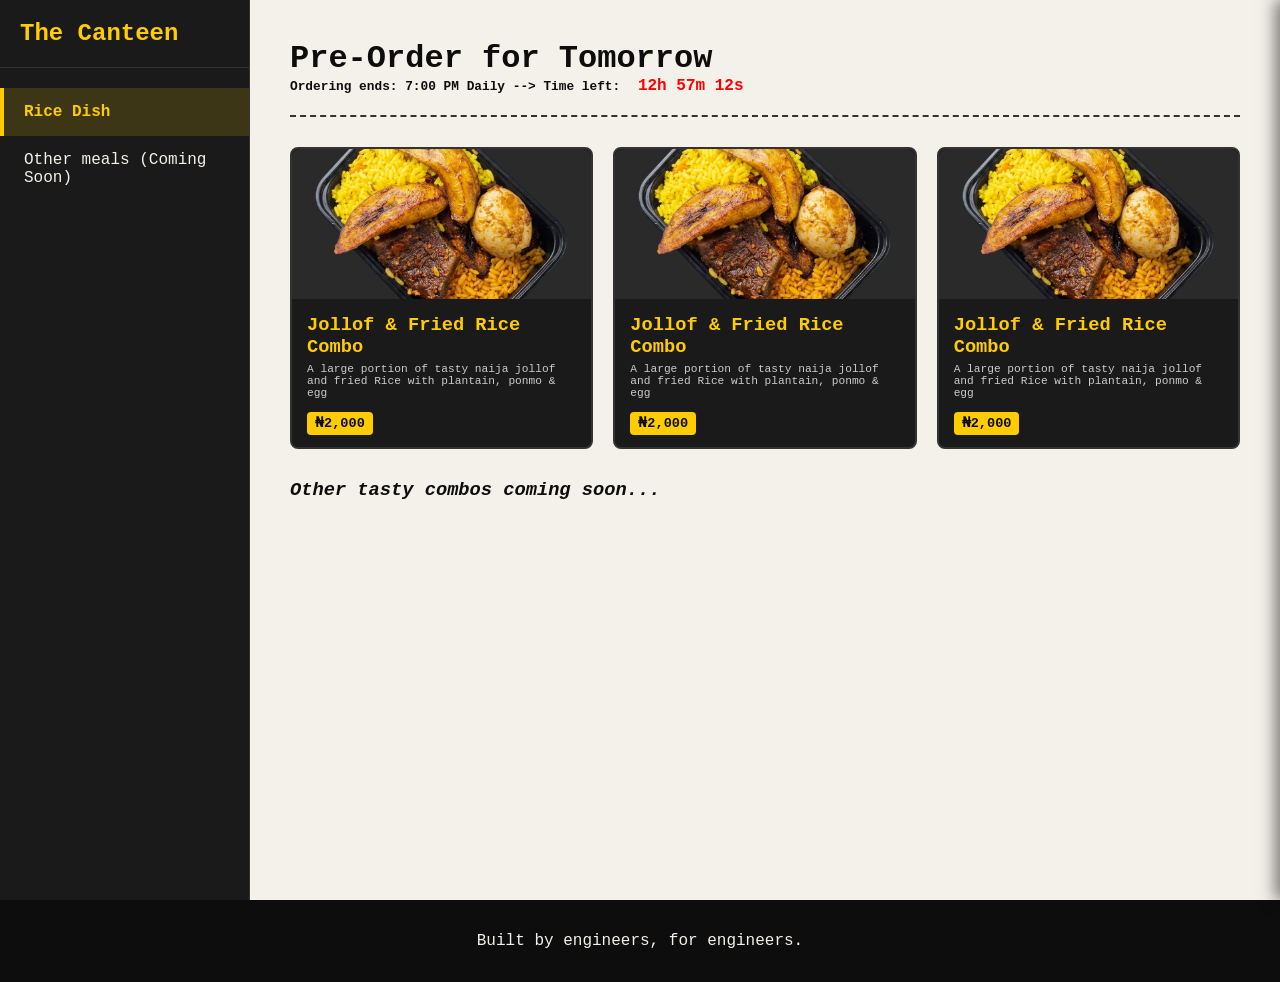
==== assets/order.html @ 78949780 "initialized repo" ====
<!DOCTYPE html>
<html lang="en">
<head>
    <meta charset="UTF-8">
    <meta name="viewport" content="width=device-width, initial-scale=1.0">
    <title>Campus Canteen Pre-Order</title>
    <link rel="stylesheet" href="css/style.css">
</head>
<body>
    <div class="page-wrapper">

        <div class="app-container">
            <nav class="sidebar">
                <div class="brand">
                    <a href="index.html"><h2>The Canteen</h2></a>
                </div>
                <ul class="tab-list">
                    <li class="tab active" data-target="rice-menu">Rice Dish</li>
                    <li class="tab" data-target="coming-soon">Other meals (Coming Soon)</li>
                </ul>
            </nav>

            <main class="content">
                <header>
                    <h1>Pre-Order for Tomorrow</h1>
                    <div class="countdown-container" style="font-weight: bold; font-size: 0.8rem; color: var(--black);">
                        <span>Ordering ends: 7:00 PM Daily --> Time left: </span>
                        <span id="countdown-timer" style="color: red; padding: 5px 10px; border-radius: 4px; font-family: monospace; font-size: 1rem;">--h --m --s</span>
                    </div>
                    
                </header>

                <section id="rice-menu" class="menu-category active-category">
    <div class="food-grid">
        
        <div class="food-card" onclick="openPanel('The Classic Combo', 'Jollof, Fried Rice, Plantain, Ponmo & Egg', 2000)">
            <div class="food-image placeholder-img">
                <img src="img/meal_rice.png" alt="Rice Combo" style="width:100%; height:100%; object-fit:cover; border-radius: 8px 8px 0 0;">
            </div>
            <div class="food-info">
                <h3>Jollof & Fried Rice Combo</h3>
                <p>A large portion of tasty naija jollof and fried Rice with plantain, ponmo & egg</p>
                <span class="price-tag">₦2,000</span>
            </div>
        </div>

        <div class="food-card" onclick="openPanel('The Classic Combo', 'Jollof, Fried Rice, Plantain, Ponmo & Egg', 2000)">
            <div class="food-image placeholder-img">
                <img src="img/meal_rice.png" alt="Rice Combo" style="width:100%; height:100%; object-fit:cover; border-radius: 8px 8px 0 0;">
            </div>
            <div class="food-info">
                <h3>Jollof & Fried Rice Combo</h3>
                <p>A large portion of tasty naija jollof and fried Rice with plantain, ponmo & egg</p>
                <span class="price-tag">₦2,000</span>
            </div>
        </div>

        <div class="food-card" onclick="openPanel('The Classic Combo', 'Jollof, Fried Rice, Plantain, Ponmo & Egg', 2000)">
            <div class="food-image placeholder-img">
                <img src="img/meal_rice.png" alt="Rice Combo" style="width:100%; height:100%; object-fit:cover; border-radius: 8px 8px 0 0;">
            </div>
            <div class="food-info">
                <h3>Jollof & Fried Rice Combo</h3>
                <p>A large portion of tasty naija jollof and fried Rice with plantain, ponmo & egg</p>
                <span class="price-tag">₦2,000</span>
            </div>
        </div>

    </div> <h3 style="margin-top: 30px;"><em>Other tasty combos coming soon...</em></h3>
</section>

                <section id="coming-soon" class="menu-category">
                    <p style="color: #888;"><em>More varieties coming soon...</em></p>
                </section>
            </main>

            <div id="slidePanel" class="slide-panel">
                <button class="close-btn" onclick="closePanel()">✕</button>
                <div class="panel-content">
                    <h2>Complete Order</h2>
                    <div class="selected-item-display">
                        <h3 id="selectedItemName">Item Name</h3>
                        <p id="selectedItemDesc">Description</p>
                    </div>

                    <form id="orderForm">
                        <div class="form-group">
                            <label for="customerName">Full Name</label>
                            <input type="text" id="customerName" required placeholder="Enter full name">
                        </div>

                        <div class="form-group">
                            <label for="phone">Phone Number</label>
                            <input type="tel" id="phone" required placeholder="080...">
                        </div>

                        <div class="form-group">
                            <label for="floorNumber">Delivery Floor</label>
                            <select id="floorNumber" required>
                                <option value="" disabled selected>Select your floor</option>
                                <option value="1">Floor 1</option>
                                <option value="2">Floor 2</option>
                            </select>
                        </div>

                        <div class="form-group addons-section">
                            <label>Add-ons (Optional)</label>
                            <label class="checkbox-label">
                                <input type="checkbox" name="addon" value="Extra Protein (egg)" data-price="400"> 
                                Extra Protein (egg) (+₦400)
                            </label>
                            <label class="checkbox-label">
                                <input type="checkbox" name="addon" value="Extra Plantain" data-price="300"> 
                                Extra Plantain (+₦300)
                            </label>
                            <label class="checkbox-label">
                                <input type="checkbox" name="addon" value="Moi-Moi" data-price="500"> 
                                Moi-Moi (+₦500)
                            </label>
                        </div>

                        <div class="form-group">
                            <label for="plates">Number of Plates</label>
                            <input type="number" id="plates" min="1" max="10" value="1" required>
                        </div>

                        <div class="payment-instructions">
                            <div class="total-row">
                                <span>Total to Pay:</span>
                                <span id="displayTotal">₦2,000</span>
                            </div>
                            <hr style="border: 0; border-top: 1px dashed var(--yellow); margin: 10px 0;">
                            <p style="font-size: 0.9em; line-height: 1.4;">
                                Bank: <strong>Moniepoint MFB</strong><br>
                                Account: <strong>8124940975</strong><br>
                                Name: <strong>Bolaji Adigun Jimoh</strong>
                            </p>
                            <small style="display: block; margin-top: 8px; color: #ccc;">* Please transfer exact total before submitting. We verify all payments.</small>
                        </div>

                        <button type="submit" class="submit-btn">Confirm & Submit Order</button>
                    </form>
                </div>
            </div>
            
            <div id="panelOverlay" class="overlay" onclick="closePanel()"></div>
        </div>
    </div>

    <footer class="home-footer">
        <p>Built by engineers, for engineers.</p>
    </footer>

<script src="app.js"></script>
</body>
</html>
---- assets/css/style.css ----
:root {
    --black: #0d0d0d;
    --dark-grey: #1a1a1a;
    --cream: #f4f1ea;
    --yellow: #ffcc00;
    --yellow-hover: #e6b800;
    --border-color: #333333;
}

* { box-sizing: border-box; margin: 0; padding: 0; }

body {
    background-color: var(--cream); color: var(--cream);
    font-family: 'Courier New', Courier, monospace;
    /* display: flex; min-height: 100vh; */
}

.page-wrapper{
    display:flex;
    flex-direction:column;
    min-height:100vh;
}

.app-container { display: flex; flex: 1; width: 100%; }

.sidebar {
    width: 250px; background-color: var(--dark-grey);
    border-right: 1px solid var(--border-color);
    padding: 20px 0; display: flex; flex-direction: column;
}

.brand {
    padding: 0 20px 20px; border-bottom: 1px solid var(--border-color);
    margin-bottom: 20px; color: var(--yellow);
}

.brand a {
    color: var(--yellow);
    text-decoration: none;
}

.brand a:hover {
    color: var(--yellow-hover);
}

.tab-list { list-style: none; }

.tab {
    padding: 15px 20px; cursor: pointer; transition: background 0.2s, color 0.2s;
    color: var(--cream); border-left: 4px solid transparent;
}
.tab:hover { background-color: rgba(255, 204, 0, 0.1); }
.tab.active {
    background-color: rgba(255, 204, 0, 0.15); border-left: 4px solid var(--yellow);
    color: var(--yellow); font-weight: bold;
}

.content { flex: 1; padding: 40px; overflow-y: auto; color: var(--black)}

header {
    border-bottom: 2px dashed var(--border-color);
    padding-bottom: 20px; margin-bottom: 30px;
}
header p { color: var(--yellow); margin-top: 5px; font-weight: bold; }

.menu-category { display: none; }
.menu-category.active-category { display: block; }

.food-grid {
    display: grid; grid-template-columns: repeat(auto-fill, minmax(280px, 1fr)); gap: 20px;
}

.food-card {
    background-color: var(--dark-grey); border: 2px solid var(--border-color);
    border-radius: 8px; cursor: pointer; transition: transform 0.2s, border-color 0.2s;
}
.food-card:hover { transform: translateY(-5px); border-color: var(--yellow); }

.food-image { height: 150px; background-color: #2a2a2a; border-radius: 8px 8px 0 0; }
.food-info { padding: 15px; position: relative; }
.food-info h3 { color: var(--yellow); margin-bottom: 5px; }
.food-info p { font-size: 0.7em; color: #cccccc; margin-bottom: 15px;}
.price-tag { 
    background: var(--yellow); color: var(--black); 
    padding: 4px 8px; border-radius: 4px; font-size: 0.85em; font-weight: bold;
}

/* Slide Panel */
.slide-panel {
    position: fixed; top: 0; right: -400px; width: 400px; height: 100vh;
    background-color: var(--dark-grey); box-shadow: -5px 0 15px rgba(0,0,0,0.5);
    transition: right 0.3s ease; z-index: 1000; overflow-y: auto;
}
.slide-panel.open { right: 0; }

.close-btn {
    background: transparent; border: none; color: var(--cream);
    font-size: 24px; cursor: pointer; position: absolute; top: 15px; right: 20px;
}
.close-btn:hover { color: var(--yellow); }

.panel-content { padding: 40px 30px; }
.selected-item-display {
    background-color: var(--black); padding: 15px;
    border-left: 4px solid var(--yellow); margin-bottom: 25px; margin-top: 10px;
}
.selected-item-display h3 { color: var(--yellow); }

/* Form Elements & Addons */
.form-group { margin-bottom: 20px; }
label { display: block; margin-bottom: 8px; color: var(--cream); }

input[type="text"], input[type="tel"], input[type="number"], select {
    width: 100%; padding: 12px; background-color: var(--black);
    border: 1px solid var(--border-color); color: var(--cream);
    border-radius: 4px; font-family: inherit;
}
input:focus, select:focus { outline: none; border-color: var(--yellow); }

/* Addons Checkbox Styling */
.addons-section {
    background: var(--black); padding: 15px; border-radius: 4px; border: 1px solid var(--border-color);
}
.checkbox-label {
    display: flex; align-items: center; cursor: pointer; margin-bottom: 10px; font-size: 0.9em; color: #ddd;
}
.checkbox-label input[type="checkbox"] {
    width: auto; margin-right: 10px; accent-color: var(--yellow); transform: scale(1.2); cursor: pointer;
}

/* Payment Box & Total */
.payment-instructions {
    background-color: rgba(255, 204, 0, 0.1); border: 1px dashed var(--yellow);
    padding: 15px; margin-bottom: 20px; border-radius: 4px;
}
.total-row {
    display: flex; justify-content: space-between; align-items: center;
    font-size: 1.2em; font-weight: bold; color: var(--yellow);
}

.submit-btn {
    width: 100%; padding: 15px; background-color: var(--yellow);
    color: var(--black); border: none; border-radius: 4px; font-size: 1.1em;
    font-weight: bold; cursor: pointer; transition: background 0.3s; font-family: inherit;
}
.submit-btn:hover:not(:disabled) { background-color: var(--yellow-hover); }
.submit-btn:disabled { background-color: #555; color: #888; cursor: not-allowed; }

.overlay {
    display: none; position: fixed; top: 0; left: 0; width: 100vw; height: 100vh;
    background: rgba(0,0,0,0.6); z-index: 999;
}
.overlay.active { display: block; }

/* --- Mobile Responsiveness --- */
@media (max-width: 768px) {
    /* Stack the sidebar and the main content vertically */
    .app-container {
        flex-direction: column; 
    }
    
    /* Make the sidebar take up the full width instead of just 250px */
    .sidebar {
        width: 100%;
        border-right: none;
        border-bottom: 1px solid var(--border-color);
        padding: 15px 20px;
    }

    /* Make the tabs display in a row on mobile so they don't take up too much vertical space */
    .tab-list {
        display: flex;
        gap: 10px;
        overflow-x: auto; /* Allows scrolling if you add many tabs later */
    }

    .tab {
        border-left: none;
        border-bottom: 4px solid transparent;
        white-space: nowrap;
    }

    .tab.active {
        border-left: none;
        border-bottom: 4px solid var(--yellow);
    }

    /* Reduce padding on the main content area for small screens */
    .content {
        padding: 20px;
    }

    /* Make the slide-out panel fill the screen on mobile */
    .slide-panel {
        width: 100%;
        right: -100%;
    }
    
    /* Slight adjustment to the grid so cards fit perfectly on very small phones */
    .food-grid {
        grid-template-columns: repeat(auto-fill, minmax(240px, 1fr));
    }
}


/* Index CSS Design */
/* =========================================
   HOMEPAGE SPECIFIC STYLING 
   ========================================= */

.home-body {
    background-color: var(--cream);
    color: var(--black);
    display: flex;
    flex-direction: column;
    min-height: 100vh;
}

/* Navbar */
.home-nav {
    display: flex;
    justify-content: space-between;
    align-items: center;
    padding: 1.5rem 5%;
    max-width: 1400px;
    margin: 0 auto;
    width: 100%;
}

.home-nav .brand h2 {
    color: var(--black);
    font-size: 1.5rem;
    font-weight: 800;
    letter-spacing: -0.5px;
}

/* Global Button Styles for Homepage */
.primary-btn {
    background-color: var(--yellow);
    color: var(--black);
    text-decoration: none;
    font-weight: bold;
    border-radius: 8px;
    transition: all 0.2s ease;
    border: none;
    display: inline-block;
    text-align: center;
}

.primary-btn:hover {
    transform: translateY(-2px);
    box-shadow: 0 4px 15px rgba(255, 193, 7, 0.4);
}

.secondary-btn {
    background-color: transparent;
    color: var(--black);
    text-decoration: none;
    font-weight: bold;
    border-radius: 8px;
    border: 2px solid var(--black);
    transition: all 0.2s ease;
    display: inline-block;
    text-align: center;
}

.secondary-btn:hover {
    background-color: var(--black);
    color: var(--cream);
}

.nav-btn {
    padding: 0.6rem 1.5rem;
}

/* Hero Section */
.hero {
    display: grid;
    grid-template-columns: 1fr 1fr;
    gap: 4rem;
    align-items: center;
    padding: 4rem 5% 6rem;
    max-width: 1400px;
    margin: 0 auto;
}

.badge {
    display: inline-block;
    background-color: rgba(255, 193, 7, 0.2);
    color: #b38600;
    padding: 0.4rem 1rem;
    border-radius: 50px;
    font-size: 0.9rem;
    font-weight: bold;
    margin-bottom: 1.5rem;
    letter-spacing: 0.5px;
    text-transform: uppercase;
}

.hero-text h1 {
    font-size: 4rem;
    line-height: 1.1;
    margin-bottom: 1.5rem;
    letter-spacing: -1.5px;
    color: var(--black);
}

.hero-text p {
    font-size: 1.2rem;
    color: var(--dark-grey);
    line-height: 1.6;
    margin-bottom: 2.5rem;
    max-width: 90%;
}

.hero-buttons {
    display: flex;
    gap: 1rem;
}

.hero-btn {
    padding: 1rem 2rem;
    font-size: 1.1rem;
}

/* Hero Visual (Image with offset background) */
.hero-visual {
    position: relative;
    display: flex;
    justify-content: center;
    align-items: center;
}

.image-wrapper {
    position: relative;
    width: 100%;
    max-width: 500px;
    z-index: 2;
}

.image-wrapper img {
    width: 100%;
    height: auto;
    border-radius: 16px;
    box-shadow: 0 20px 40px rgba(0,0,0,0.15);
    position: relative;
    z-index: 2;
    aspect-ratio: 4/5;
    object-fit: cover;
}

/* The Yellow offset box behind the image */
.visual-backdrop {
    position: absolute;
    top: 20px;
    left: 20px;
    width: 95%;
    height: 100%;
    background-color: var(--yellow);
    border-radius: 16px;
    z-index: 1;
}

/* How It Works Section */
.how-it-works {
    background-color: #fff;
    padding: 6rem 5%;
    border-top: 1px solid rgba(0,0,0,0.05);
}

.section-header {
    text-align: center;
    margin-bottom: 4rem;
}

.section-header h2 {
    font-size: 2.5rem;
    margin-bottom: 1rem;
    letter-spacing: -1px;
}

.section-header p {
    color: var(--black);
    font-size: 1.1rem;
}

.steps-container {
    display: grid;
    grid-template-columns: repeat(auto-fit, minmax(300px, 1fr));
    gap: 2.5rem;
    max-width: 1200px;
    margin: 0 auto;
}

.step-card {
    background-color: var(--cream);
    padding: 2.5rem;
    border-radius: 16px;
    border: 1px solid rgba(0,0,0,0.03);
    transition: transform 0.3s ease;
}

.step-card:hover {
    transform: translateY(-5px);
}

.step-icon {
    font-size: 3rem;
    font-weight: 900;
    color: var(--yellow);
    margin-bottom: 1.5rem;
    line-height: 1;
    opacity: 0.8;
}

.step-card h3 {
    font-size: 1.4rem;
    margin-bottom: 1rem;
}

.step-card p {
    color: var(--dark-grey);
    line-height: 1.6;
}

/* Footer */
.home-footer {
    background-color: var(--black);
    color: var(--cream);
    text-align: center;
    padding: 2rem;
    margin-top: auto;
}

/* Responsive adjustments */
@media (max-width: 968px) {
    .hero {
        grid-template-columns: 1fr;
        text-align: center;
        padding-top: 2rem;
    }
    .hero-text p {
        margin: 0 auto 2.5rem;
    }
    .hero-buttons {
        justify-content: center;
    }
    .visual-backdrop {
        top: 15px;
        left: 15px;
    }
}
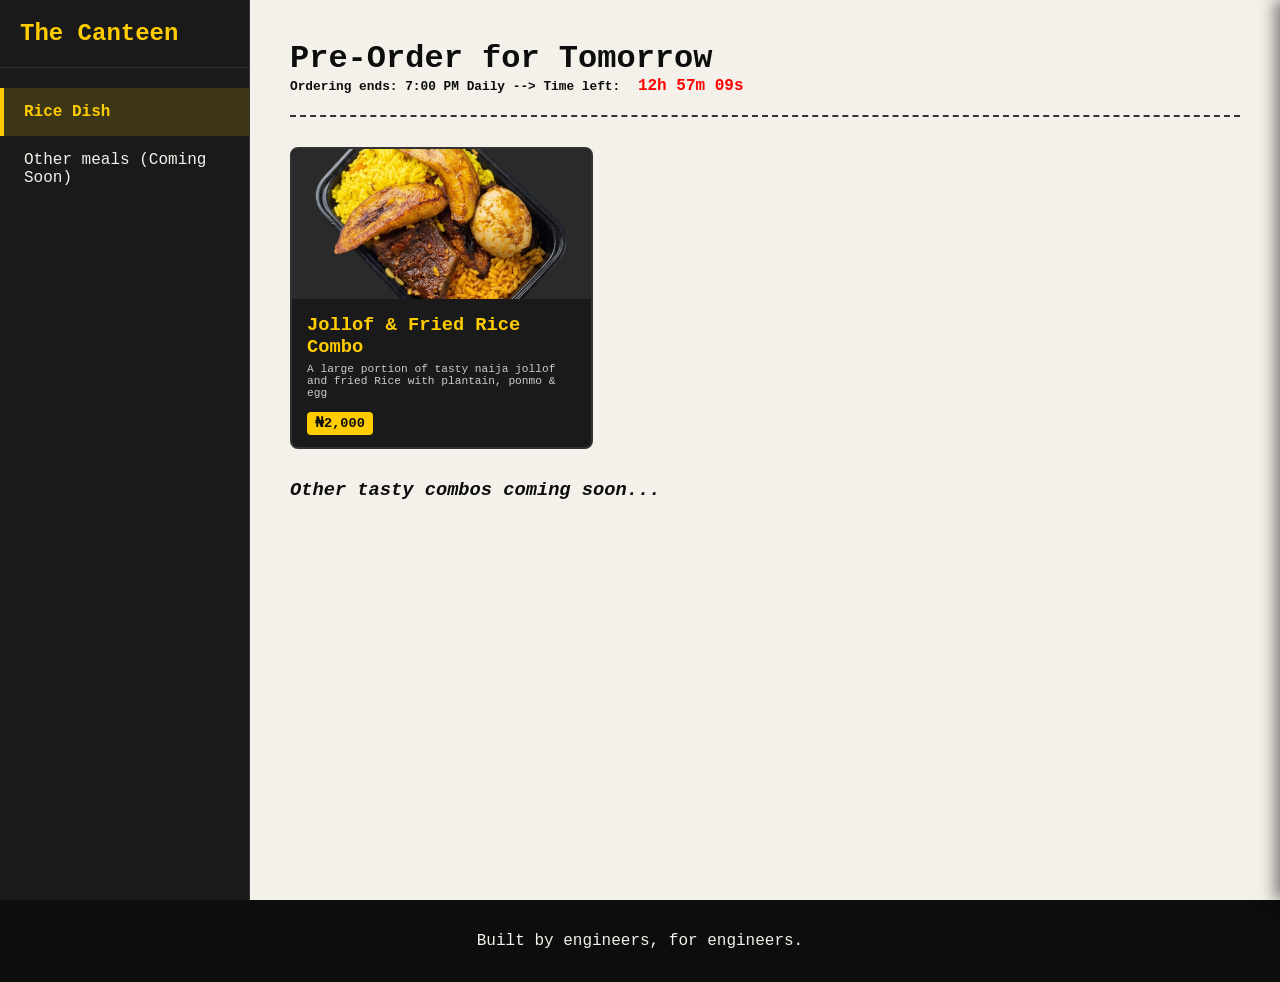
==== commit 72e3f992: "modified infra 5" ====
--- a/assets/order.html
+++ b/assets/order.html
@@ -44,7 +44,7 @@
             </div>
         </div>
 
-        <div class="food-card" onclick="openPanel('The Classic Combo', 'Jollof, Fried Rice, Plantain, Ponmo & Egg', 2000)">
+        <!-- <div class="food-card" onclick="openPanel('The Classic Combo', 'Jollof, Fried Rice, Plantain, Ponmo & Egg', 2000)">
             <div class="food-image placeholder-img">
                 <img src="img/meal_rice.png" alt="Rice Combo" style="width:100%; height:100%; object-fit:cover; border-radius: 8px 8px 0 0;">
             </div>
@@ -53,9 +53,9 @@
                 <p>A large portion of tasty naija jollof and fried Rice with plantain, ponmo & egg</p>
                 <span class="price-tag">₦2,000</span>
             </div>
-        </div>
+        </div> -->
 
-        <div class="food-card" onclick="openPanel('The Classic Combo', 'Jollof, Fried Rice, Plantain, Ponmo & Egg', 2000)">
+        <!-- <div class="food-card" onclick="openPanel('The Classic Combo', 'Jollof, Fried Rice, Plantain, Ponmo & Egg', 2000)">
             <div class="food-image placeholder-img">
                 <img src="img/meal_rice.png" alt="Rice Combo" style="width:100%; height:100%; object-fit:cover; border-radius: 8px 8px 0 0;">
             </div>
@@ -64,7 +64,7 @@
                 <p>A large portion of tasty naija jollof and fried Rice with plantain, ponmo & egg</p>
                 <span class="price-tag">₦2,000</span>
             </div>
-        </div>
+        </div> -->
 
     </div> <h3 style="margin-top: 30px;"><em>Other tasty combos coming soon...</em></h3>
 </section>
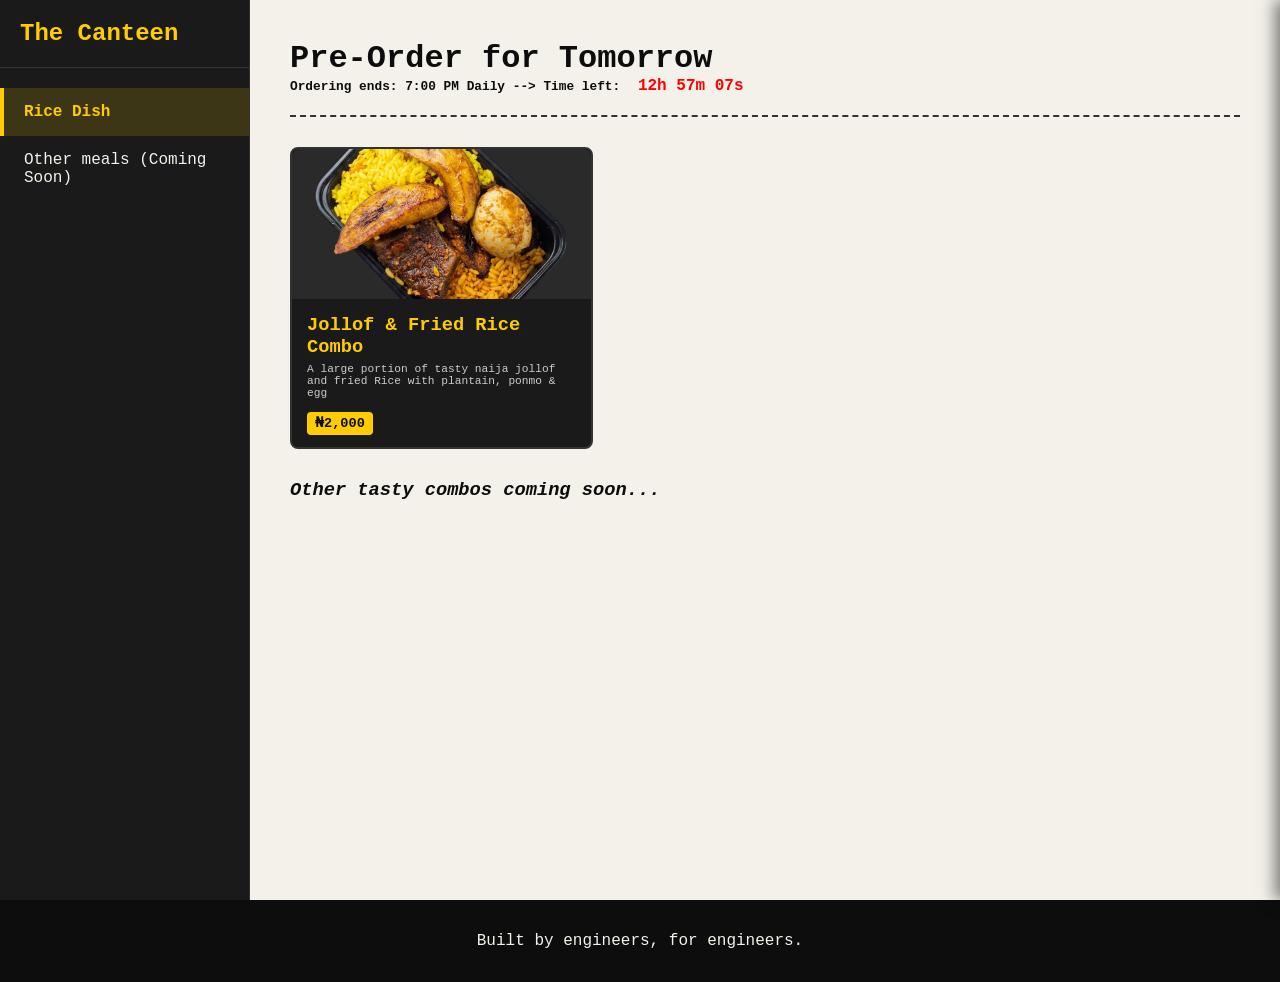
==== commit b7e36858: "edited account details for payment" ====
--- a/assets/order.html
+++ b/assets/order.html
@@ -132,8 +132,8 @@
                             <hr style="border: 0; border-top: 1px dashed var(--yellow); margin: 10px 0;">
                             <p style="font-size: 0.9em; line-height: 1.4;">
                                 Bank: <strong>Moniepoint MFB</strong><br>
-                                Account: <strong>8124940975</strong><br>
-                                Name: <strong>Bolaji Adigun Jimoh</strong>
+                                Account: <strong>6666822234</strong><br>
+                                Name: <strong>Lemon Honey Juice</strong>
                             </p>
                             <small style="display: block; margin-top: 8px; color: #ccc;">* Please transfer exact total before submitting. We verify all payments.</small>
                         </div>
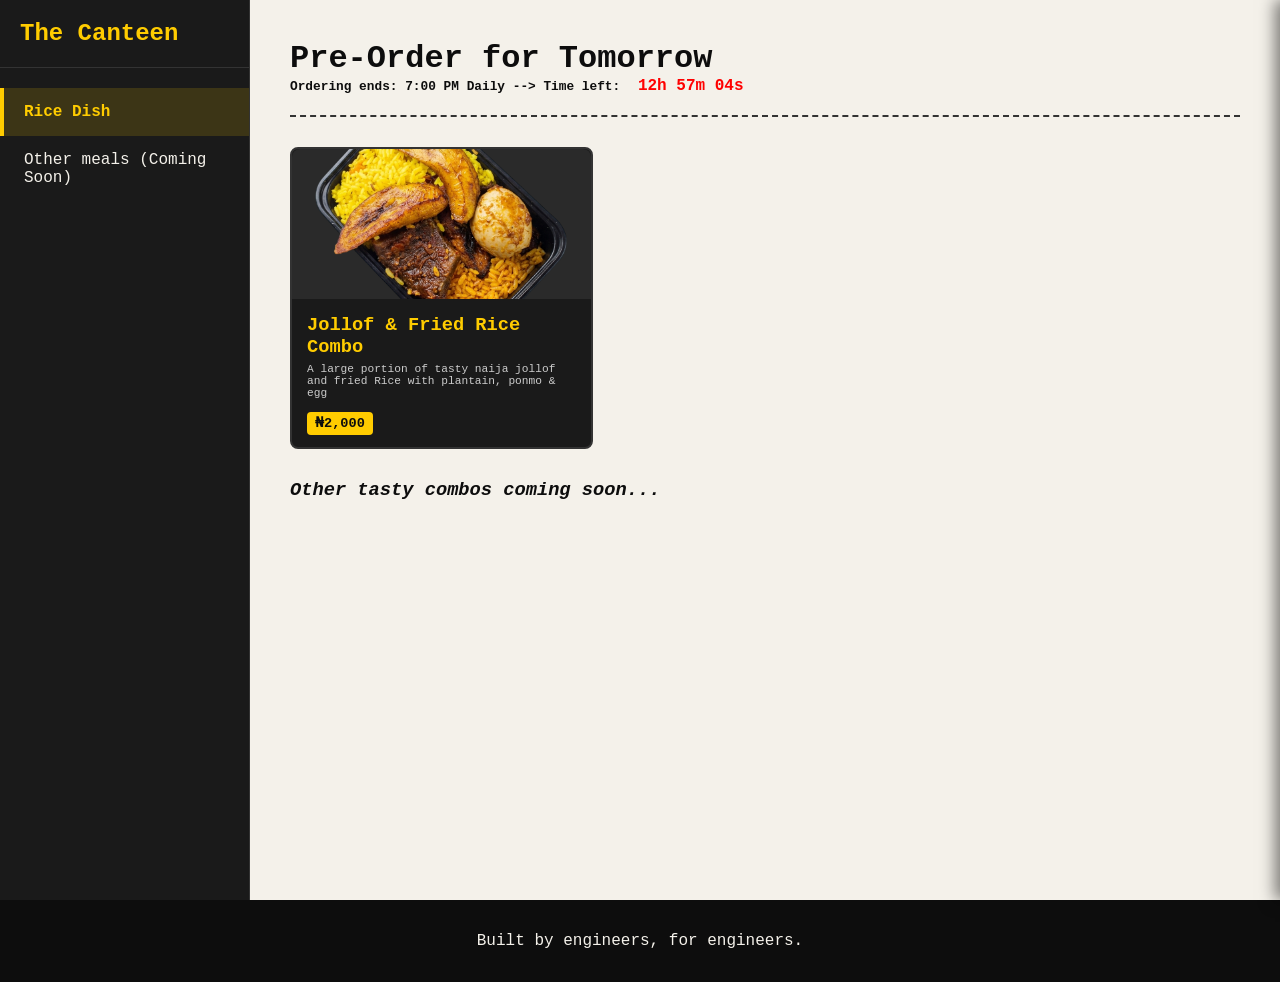
==== commit 7272d5dd: "changed ordering logic" ====
--- a/assets/order.html
+++ b/assets/order.html
@@ -138,6 +138,12 @@
                             <small style="display: block; margin-top: 8px; color: #ccc;">* Please transfer exact total before submitting. We verify all payments.</small>
                         </div>
 
+                        <div style="margin-bottom: 15px;">
+                            <label for="paymentRef" style="display: block; margin-bottom: 5px;">Sender's Bank Account Name *</label>
+                            <input type="text" id="paymentRef" required placeholder="e.g., Chike Ike - UBA" style="width: 100%; padding: 10px; border-radius: 5px;">
+                            <small style="color: #ccc; display: block; margin-top: 5px;">Please tell us the name on the account you paid from so we can verify your transfer.</small>
+                        </div>
+
                         <button type="submit" class="submit-btn">Confirm & Submit Order</button>
                     </form>
                 </div>
